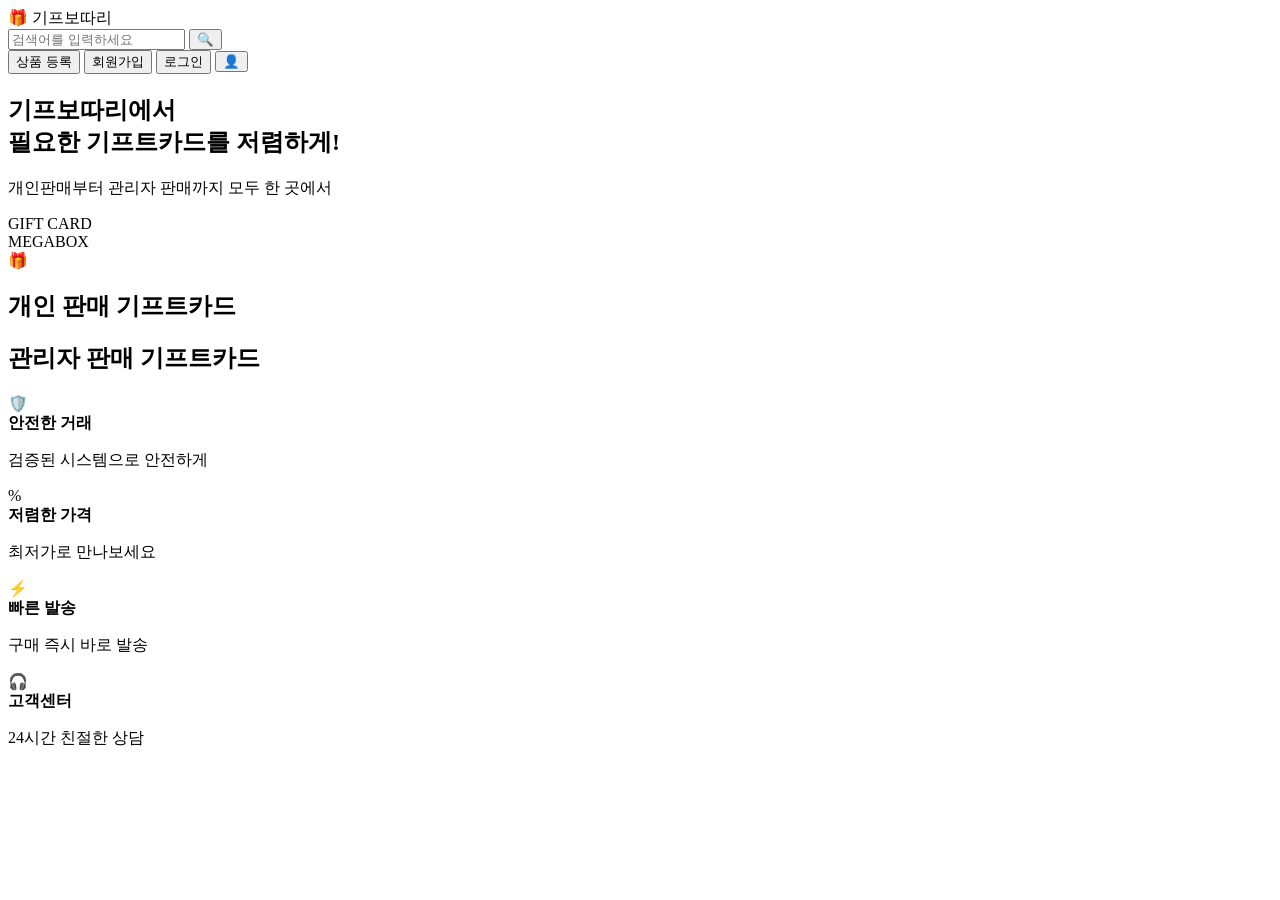
==== src/main/resources/static/index.html @ ef0df73f "feat: 메인 페이지 구현" ====
<!DOCTYPE html>
<html lang="ko">
<head>
    <meta charset="UTF-8">
    <title>기프보따리</title>
    <link rel="stylesheet" href="./css/style.css">
</head>
<body>

<header class="header">
    <div class="logo" onclick="location.href='/index.html'">
        <span class="logo-icon">🎁</span>
        <span>기프보따리</span>
    </div>

    <div class="search-box">
        <input id="mainSearchInput" type="text" placeholder="검색어를 입력하세요"
               onkeydown="handleMainSearchEnter(event)">
        <button onclick="moveMainSearchPage()">🔍</button>
    </div>

    <nav class="nav">
        <button onclick="goRegisterPage()">상품 등록</button>
        <button onclick="location.href='./signup.html'">회원가입</button>
        <button onclick="location.href='./login.html'">로그인</button>
        <button class="profile-btn" onclick="location.href='./mypage.html'">👤</button>
    </nav>
</header>

<main class="container">

    <section class="hero">
        <div class="hero-text">
            <h1>
                기프보따리에서<br>
                <span>필요한 기프트카드를 저렴하게!</span>
            </h1>
            <p>개인판매부터 관리자 판매까지 모두 한 곳에서</p>
        </div>

        <div class="hero-visual">
            <div class="gift-card card-blue">GIFT CARD</div>
            <div class="gift-card card-green">MEGABOX</div>
            <div class="gift-box">🎁</div>
        </div>

        <div class="hero-dots">
            <span class="active"></span>
            <span></span>
            <span></span>
        </div>
    </section>

    <section class="product-section">
        <h2>개인 판매 기프트카드</h2>

        <div class="product-grid" id="personalProductList"></div>
    </section>

    <section class="product-section">
        <h2>관리자 판매 기프트카드</h2>

        <div class="product-grid" id="adminProductList"></div>
    </section>

    <section class="benefit-section">
        <div class="benefit-card">
            <div class="benefit-icon">🛡️</div>
            <div>
                <strong>안전한 거래</strong>
                <p>검증된 시스템으로 안전하게</p>
            </div>
        </div>

        <div class="benefit-card">
            <div class="benefit-icon">%</div>
            <div>
                <strong>저렴한 가격</strong>
                <p>최저가로 만나보세요</p>
            </div>
        </div>

        <div class="benefit-card">
            <div class="benefit-icon">⚡</div>
            <div>
                <strong>빠른 발송</strong>
                <p>구매 즉시 바로 발송</p>
            </div>
        </div>

        <div class="benefit-card">
            <div class="benefit-icon">🎧</div>
            <div>
                <strong>고객센터</strong>
                <p>24시간 친절한 상담</p>
            </div>
        </div>
    </section>

</main>

<script src="./js/app.js"></script>
</body>
</html>
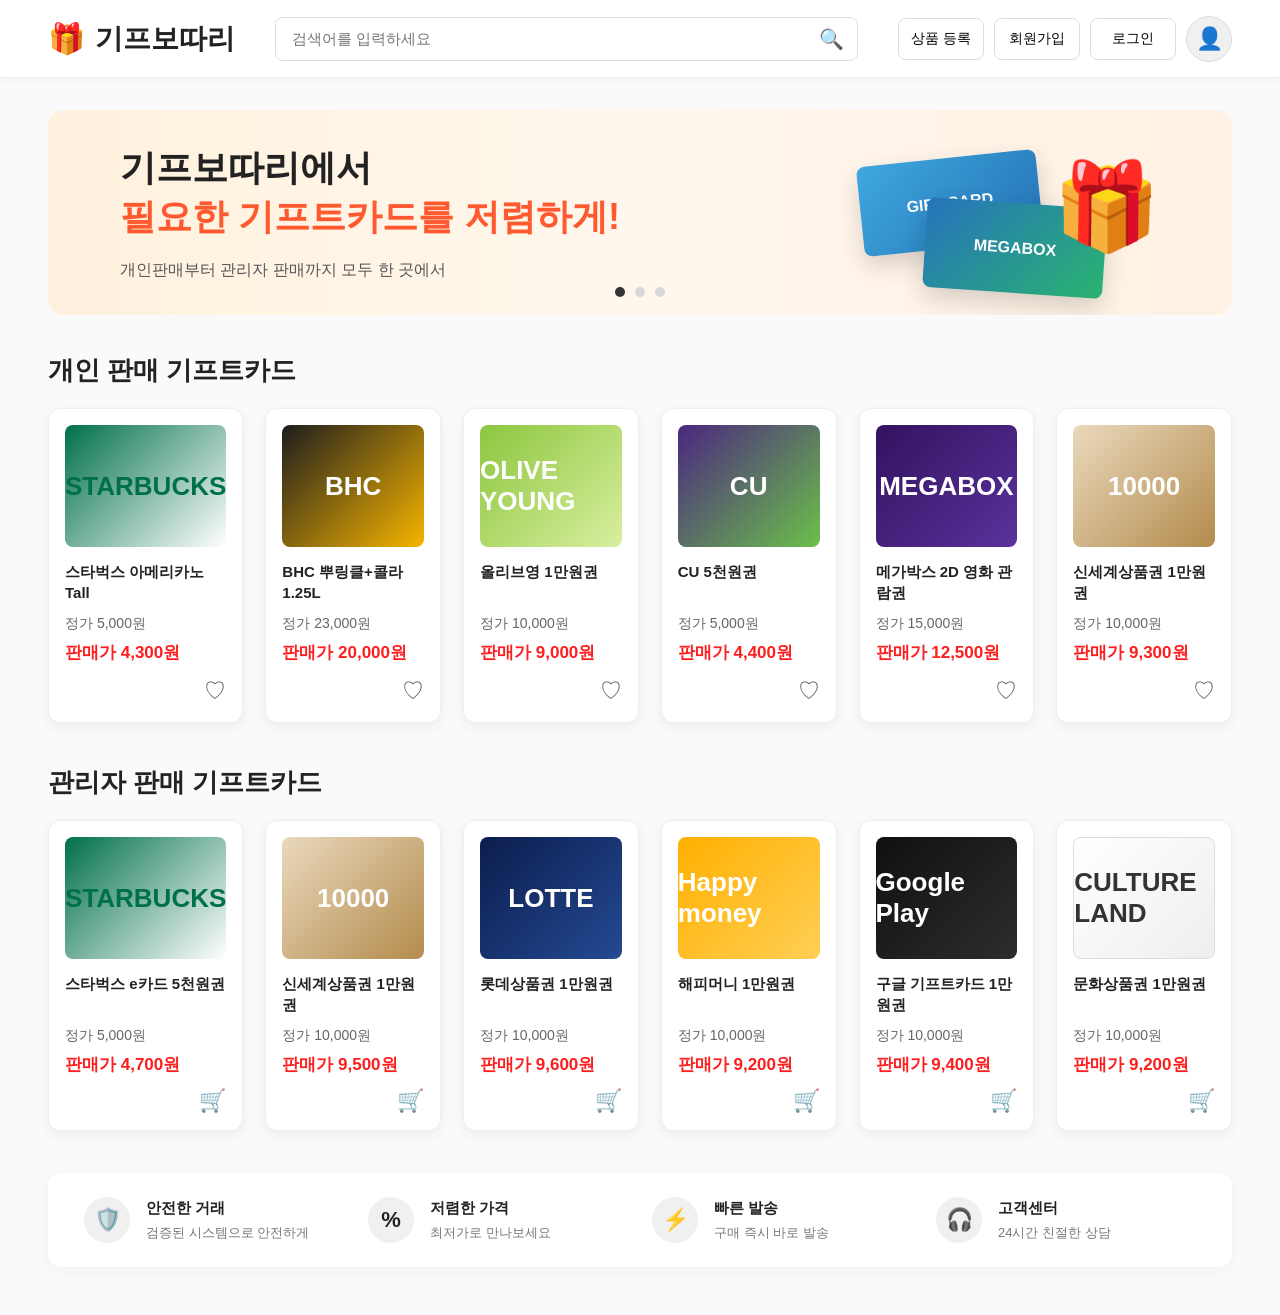
==== commit 21d73142: "refector: 프론트 수정" ====
--- a/src/main/resources/static/index.html
+++ b/src/main/resources/static/index.html
@@ -8,7 +8,7 @@
 <body>
 
 <header class="header">
-    <div class="logo" onclick="location.href='/index.html'">
+    <div class="logo" onclick="location.href='./index.html'">
         <span class="logo-icon">🎁</span>
         <span>기프보따리</span>
     </div>
@@ -24,6 +24,7 @@
         <button onclick="location.href='./signup.html'">회원가입</button>
         <button onclick="location.href='./login.html'">로그인</button>
         <button class="profile-btn" onclick="location.href='./mypage.html'">👤</button>
+        <button onclick="logout()">로그아웃</button>
     </nav>
 </header>
 
@@ -53,13 +54,11 @@
 
     <section class="product-section">
         <h2>개인 판매 기프트카드</h2>
-
         <div class="product-grid" id="personalProductList"></div>
     </section>
 
     <section class="product-section">
         <h2>관리자 판매 기프트카드</h2>
-
         <div class="product-grid" id="adminProductList"></div>
     </section>
 
@@ -101,4 +100,4 @@
 
 <script src="./js/app.js"></script>
 </body>
-</html>+</html>
--- a/src/main/resources/static/css/style.css
+++ b/src/main/resources/static/css/style.css
@@ -0,0 +1,2914 @@
+* {
+    box-sizing: border-box;
+}
+
+body {
+    margin: 0;
+    font-family: Arial, "Noto Sans KR", sans-serif;
+    background-color: #fafafa;
+    color: #222;
+}
+
+button {
+    cursor: pointer;
+    border: none;
+    background: none;
+    font-family: inherit;
+}
+
+.header {
+    height: 78px;
+    padding: 0 48px;
+    background: #ffffff;
+    display: flex;
+    align-items: center;
+    gap: 40px;
+    border-bottom: 1px solid #eeeeee;
+    box-shadow: 0 2px 10px rgba(0, 0, 0, 0.04);
+    position: sticky;
+    top: 0;
+    z-index: 10;
+}
+
+.logo {
+    display: flex;
+    align-items: center;
+    gap: 10px;
+    font-size: 28px;
+    font-weight: 800;
+    white-space: nowrap;
+    cursor: pointer;
+}
+
+.logo-icon {
+    font-size: 30px;
+}
+
+.search-box {
+    flex: 1;
+    max-width: 620px;
+    height: 44px;
+    border: 1px solid #dddddd;
+    border-radius: 8px;
+    display: flex;
+    align-items: center;
+    background: #ffffff;
+    overflow: hidden;
+}
+
+.search-box input {
+    flex: 1;
+    height: 100%;
+    border: none;
+    outline: none;
+    padding: 0 16px;
+    font-size: 15px;
+}
+
+.search-box button {
+    width: 52px;
+    height: 100%;
+    font-size: 20px;
+}
+
+.nav {
+    display: flex;
+    align-items: center;
+    gap: 10px;
+    margin-left: auto;
+}
+
+.nav button {
+    min-width: 86px;
+    height: 42px;
+    border: 1px solid #dddddd;
+    border-radius: 8px;
+    background: #ffffff;
+    font-size: 14px;
+}
+
+.nav button:hover {
+    background: #f7f7f7;
+}
+
+.profile-btn {
+    min-width: 46px !important;
+    width: 46px;
+    height: 46px !important;
+    border-radius: 50% !important;
+    font-size: 22px !important;
+    background: #f0f0f0 !important;
+}
+
+.container {
+    width: 100%;
+    max-width: 1320px;
+    margin: 0 auto;
+    padding: 32px 48px 48px;
+}
+
+.hero {
+    height: 205px;
+    background: linear-gradient(90deg, #fff1dd 0%, #fff7ed 48%, #fff1e4 100%);
+    border-radius: 16px;
+    display: flex;
+    align-items: center;
+    justify-content: space-between;
+    padding: 36px 72px;
+    position: relative;
+    overflow: hidden;
+    margin-bottom: 38px;
+}
+
+.hero-text h1 {
+    margin: 0 0 18px;
+    font-size: 36px;
+    line-height: 1.35;
+    font-weight: 800;
+}
+
+.hero-text h1 span {
+    color: #ff5a2f;
+}
+
+.hero-text p {
+    margin: 0;
+    color: #555;
+    font-size: 16px;
+}
+
+.hero-visual {
+    position: relative;
+    width: 370px;
+    height: 150px;
+}
+
+.gift-card {
+    position: absolute;
+    width: 180px;
+    height: 90px;
+    border-radius: 8px;
+    color: white;
+    font-weight: 700;
+    display: flex;
+    justify-content: center;
+    align-items: center;
+    box-shadow: 0 10px 25px rgba(0, 0, 0, 0.16);
+}
+
+.card-blue {
+    right: 120px;
+    top: 20px;
+    background: linear-gradient(135deg, #3fa7df, #2473b6);
+    transform: rotate(-6deg);
+}
+
+.card-green {
+    right: 55px;
+    top: 65px;
+    background: linear-gradient(135deg, #2673bd, #2ab36f);
+    transform: rotate(4deg);
+}
+
+.gift-box {
+    position: absolute;
+    right: 0;
+    top: 18px;
+    font-size: 86px;
+}
+
+.hero-dots {
+    position: absolute;
+    bottom: 18px;
+    left: 50%;
+    transform: translateX(-50%);
+    display: flex;
+    gap: 10px;
+}
+
+.hero-dots span {
+    width: 10px;
+    height: 10px;
+    background: #d8d8d8;
+    border-radius: 50%;
+}
+
+.hero-dots .active {
+    background: #333;
+}
+
+.product-section {
+    margin-bottom: 42px;
+}
+
+.product-section h2 {
+    margin: 0 0 20px;
+    font-size: 26px;
+    font-weight: 800;
+}
+
+.product-grid {
+    display: grid;
+    grid-template-columns: repeat(6, 1fr);
+    gap: 22px;
+}
+
+.product-card {
+    background: #ffffff;
+    border: 1px solid #eeeeee;
+    border-radius: 12px;
+    padding: 16px;
+    box-shadow: 0 4px 12px rgba(0, 0, 0, 0.06);
+    transition: 0.2s;
+}
+
+.product-card:hover {
+    transform: translateY(-4px);
+    box-shadow: 0 8px 22px rgba(0, 0, 0, 0.1);
+}
+
+.product-image {
+    height: 122px;
+    border-radius: 8px;
+    margin-bottom: 14px;
+    display: flex;
+    justify-content: center;
+    align-items: center;
+    font-size: 26px;
+    font-weight: 800;
+    color: white;
+    overflow: hidden;
+}
+
+.product-title {
+    margin: 0 0 12px;
+    font-size: 15px;
+    font-weight: 700;
+    line-height: 1.4;
+    min-height: 42px;
+}
+
+.origin-price {
+    margin: 0 0 8px;
+    color: #666666;
+    font-size: 14px;
+}
+
+.sale-price {
+    margin: 0;
+    color: #ff1e1e;
+    font-size: 17px;
+    font-weight: 800;
+}
+
+.card-footer {
+    margin-top: 12px;
+    display: flex;
+    justify-content: flex-end;
+    font-size: 22px;
+    color: #666;
+}
+
+.benefit-section {
+    margin-top: 34px;
+    background: #ffffff;
+    border-radius: 14px;
+    padding: 24px 36px;
+    display: grid;
+    grid-template-columns: repeat(4, 1fr);
+    gap: 24px;
+    box-shadow: 0 4px 16px rgba(0, 0, 0, 0.04);
+}
+
+.benefit-card {
+    display: flex;
+    align-items: center;
+    gap: 16px;
+}
+
+.benefit-icon {
+    width: 46px;
+    height: 46px;
+    border-radius: 50%;
+    background: #f0f0f0;
+    display: flex;
+    justify-content: center;
+    align-items: center;
+    font-weight: 800;
+    font-size: 22px;
+}
+
+.benefit-card strong {
+    font-size: 15px;
+}
+
+.benefit-card p {
+    margin: 6px 0 0;
+    font-size: 13px;
+    color: #777;
+}
+
+.bg-starbucks {
+    background: linear-gradient(135deg, #00704a 0%, #ffffff 100%);
+    color: #00704a;
+}
+
+.bg-bhc {
+    background: linear-gradient(135deg, #1d1d1d, #f7b500);
+}
+
+.bg-olive {
+    background: linear-gradient(135deg, #8cc63f, #d9ef9f);
+}
+
+.bg-cu {
+    background: linear-gradient(135deg, #4b2780, #6bc04a);
+}
+
+.bg-megabox {
+    background: linear-gradient(135deg, #34125f, #59329b);
+}
+
+.bg-money {
+    background: linear-gradient(135deg, #ead9bd, #b38b4c);
+}
+
+.bg-lotte {
+    background: linear-gradient(135deg, #0b1d4d, #244a93);
+}
+
+.bg-happy {
+    background: linear-gradient(135deg, #ffb000, #ffcf55);
+}
+
+.bg-google {
+    background: linear-gradient(135deg, #101010, #2d2d2d);
+}
+
+.bg-culture {
+    background: linear-gradient(135deg, #ffffff, #eeeeee);
+    color: #333;
+    border: 1px solid #ddd;
+}
+
+@media (max-width: 1100px) {
+    .product-grid {
+        grid-template-columns: repeat(4, 1fr);
+    }
+
+    .benefit-section {
+        grid-template-columns: repeat(2, 1fr);
+    }
+
+    .hero {
+        padding: 32px;
+    }
+}
+
+@media (max-width: 760px) {
+    .header {
+        height: auto;
+        padding: 16px;
+        flex-direction: column;
+        align-items: stretch;
+        gap: 14px;
+    }
+
+    .nav {
+        margin-left: 0;
+    }
+
+    .container {
+        padding: 20px;
+    }
+
+    .hero {
+        height: auto;
+        flex-direction: column;
+        align-items: flex-start;
+    }
+
+    .hero-visual {
+        margin-top: 24px;
+        width: 100%;
+    }
+
+    .product-grid {
+        grid-template-columns: repeat(2, 1fr);
+    }
+
+    .benefit-section {
+        grid-template-columns: 1fr;
+    }
+}
+
+/* ===============================
+   회원가입 페이지
+================================ */
+
+.signup-page {
+    min-height: 100vh;
+    background: linear-gradient(135deg, #fff7ed 0%, #ffffff 45%, #f8f8f8 100%);
+    display: flex;
+    justify-content: center;
+    align-items: center;
+    padding: 40px;
+}
+
+.signup-container {
+    width: 900px;
+    min-height: 520px;
+}
+
+.signup-box {
+    width: 100%;
+    min-height: 520px;
+    background: #ffffff;
+    border: 1px solid #eeeeee;
+    border-radius: 18px;
+    box-shadow: 0 12px 34px rgba(0, 0, 0, 0.08);
+    display: grid;
+    grid-template-columns: 320px 1fr;
+    overflow: hidden;
+}
+
+.signup-brand {
+    background: linear-gradient(180deg, #fff1dd 0%, #fff8ef 100%);
+    border-right: 1px solid #eeeeee;
+    display: flex;
+    flex-direction: column;
+    justify-content: center;
+    align-items: center;
+    gap: 14px;
+    text-align: center;
+}
+
+.brand-logo-box {
+    width: 120px;
+    height: 120px;
+    border: 2px solid #e2d3c5;
+    border-radius: 16px;
+    background: #ffffff;
+    display: flex;
+    justify-content: center;
+    align-items: center;
+    font-size: 52px;
+}
+
+.signup-brand h1 {
+    margin: 0;
+    font-size: 30px;
+    font-weight: 800;
+}
+
+.signup-brand p {
+    margin: 0;
+    color: #777;
+    font-size: 14px;
+}
+
+.signup-form-area {
+    padding: 58px 70px;
+    display: flex;
+    flex-direction: column;
+}
+
+.signup-form-area h2 {
+    margin: 0 0 34px;
+    text-align: center;
+    font-size: 26px;
+    font-weight: 800;
+}
+
+.form-row {
+    display: grid;
+    grid-template-columns: 120px 1fr;
+    align-items: center;
+    gap: 16px;
+    margin-bottom: 16px;
+}
+
+.form-row label {
+    font-size: 14px;
+    font-weight: 700;
+}
+
+.form-row input {
+    height: 42px;
+    border: 1px solid #dddddd;
+    border-radius: 8px;
+    padding: 0 14px;
+    font-size: 14px;
+    outline: none;
+}
+
+.form-row input:focus {
+    border-color: #ff7a45;
+    box-shadow: 0 0 0 3px rgba(255, 122, 69, 0.12);
+}
+
+.terms-check {
+    display: flex;
+    align-items: center;
+    gap: 8px;
+    margin: 8px 0 24px 136px;
+    font-size: 14px;
+    color: #444;
+}
+
+.terms-check input {
+    width: 16px;
+    height: 16px;
+}
+
+.signup-submit-btn {
+    width: 170px;
+    height: 46px;
+    margin: 0 auto;
+    border: none;
+    border-radius: 8px;
+    background: #ff6b35;
+    color: #ffffff;
+    font-size: 15px;
+    font-weight: 700;
+}
+
+.signup-submit-btn:hover {
+    background: #f05c25;
+}
+
+.login-guide {
+    margin-top: 20px;
+    text-align: center;
+    color: #777;
+    font-size: 14px;
+}
+
+.login-guide a {
+    color: #ff6b35;
+    font-weight: 700;
+    text-decoration: none;
+}
+
+.signup-complete-box {
+    width: 100%;
+    min-height: 520px;
+    background: #ffffff;
+    border: 1px solid #eeeeee;
+    border-radius: 18px;
+    box-shadow: 0 12px 34px rgba(0, 0, 0, 0.08);
+    display: flex;
+    flex-direction: column;
+    justify-content: center;
+    align-items: center;
+    gap: 18px;
+    text-align: center;
+}
+
+.complete-icon {
+    width: 120px;
+    height: 120px;
+    border: 3px solid #dddddd;
+    border-radius: 50%;
+    display: flex;
+    justify-content: center;
+    align-items: center;
+    font-size: 58px;
+    color: #ff6b35;
+    margin-bottom: 8px;
+}
+
+.signup-complete-box h2 {
+    margin: 0;
+    font-size: 24px;
+    font-weight: 800;
+}
+
+.signup-complete-box p {
+    margin: 0 0 12px;
+    color: #666;
+}
+
+.signup-complete-box button {
+    width: 180px;
+    height: 44px;
+    border: none;
+    border-radius: 8px;
+    background: #ff6b35;
+    color: #ffffff;
+    font-weight: 700;
+}
+
+.signup-complete-box .home-btn {
+    background: #ffffff;
+    color: #333333;
+    border: 1px solid #dddddd;
+}
+
+.hidden {
+    display: none !important;
+}
+
+@media (max-width: 760px) {
+    .signup-page {
+        padding: 20px;
+    }
+
+    .signup-container {
+        width: 100%;
+    }
+
+    .signup-box {
+        grid-template-columns: 1fr;
+    }
+
+    .signup-brand {
+        min-height: 220px;
+        border-right: none;
+        border-bottom: 1px solid #eeeeee;
+    }
+
+    .signup-form-area {
+        padding: 36px 24px;
+    }
+
+    .form-row {
+        grid-template-columns: 1fr;
+        gap: 8px;
+    }
+
+    .terms-check {
+        margin-left: 0;
+    }
+}
+
+/* ===============================
+   로그인 페이지
+================================ */
+
+.login-page {
+    min-height: 100vh;
+    background: linear-gradient(135deg, #fff7ed 0%, #ffffff 45%, #f8f8f8 100%);
+    display: flex;
+    justify-content: center;
+    align-items: center;
+    padding: 40px;
+}
+
+.login-container {
+    width: 900px;
+    min-height: 500px;
+}
+
+.login-box {
+    width: 100%;
+    min-height: 500px;
+    background: #ffffff;
+    border: 1px solid #eeeeee;
+    border-radius: 18px;
+    box-shadow: 0 12px 34px rgba(0, 0, 0, 0.08);
+    display: grid;
+    grid-template-columns: 320px 1fr;
+    overflow: hidden;
+}
+
+.login-brand {
+    background: linear-gradient(180deg, #fff1dd 0%, #fff8ef 100%);
+    border-right: 1px solid #eeeeee;
+    display: flex;
+    flex-direction: column;
+    justify-content: center;
+    align-items: center;
+    gap: 14px;
+    text-align: center;
+}
+
+.login-brand h1 {
+    margin: 0;
+    font-size: 30px;
+    font-weight: 800;
+}
+
+.login-brand p {
+    margin: 0;
+    color: #777;
+    font-size: 14px;
+}
+
+.login-form-area {
+    padding: 72px 70px;
+    display: flex;
+    flex-direction: column;
+}
+
+.login-form-area h2 {
+    margin: 0 0 40px;
+    text-align: center;
+    font-size: 26px;
+    font-weight: 800;
+}
+
+.login-submit-btn {
+    width: 170px;
+    height: 46px;
+    margin: 18px auto 0;
+    border: none;
+    border-radius: 8px;
+    background: #ff6b35;
+    color: #ffffff;
+    font-size: 15px;
+    font-weight: 700;
+}
+
+.login-submit-btn:hover {
+    background: #f05c25;
+}
+
+.signup-guide {
+    margin-top: 22px;
+    text-align: center;
+    color: #777;
+    font-size: 14px;
+}
+
+.signup-guide a {
+    color: #ff6b35;
+    font-weight: 700;
+    text-decoration: none;
+}
+
+.home-move-btn {
+    width: 170px;
+    height: 42px;
+    margin: 10px auto 0;
+    border: 1px solid #dddddd;
+    border-radius: 8px;
+    background: #ffffff;
+    color: #333333;
+    font-weight: 700;
+}
+
+.home-move-btn:hover {
+    background: #f7f7f7;
+}
+
+@media (max-width: 760px) {
+    .login-page {
+        padding: 20px;
+    }
+
+    .login-container {
+        width: 100%;
+    }
+
+    .login-box {
+        grid-template-columns: 1fr;
+    }
+
+    .login-brand {
+        min-height: 220px;
+        border-right: none;
+        border-bottom: 1px solid #eeeeee;
+    }
+
+    .login-form-area {
+        padding: 36px 24px;
+    }
+}
+
+/* ===============================
+   상품 등록 페이지
+================================ */
+
+.register-page {
+    min-height: calc(100vh - 78px);
+    background: #fafafa;
+    display: flex;
+    justify-content: center;
+    align-items: flex-start;
+    padding: 50px 24px;
+}
+
+.register-container {
+    width: 980px;
+    min-height: 620px;
+    background: #ffffff;
+    border: 1px solid #eeeeee;
+    border-radius: 18px;
+    box-shadow: 0 12px 34px rgba(0, 0, 0, 0.08);
+    display: grid;
+    grid-template-columns: 320px 1fr;
+    overflow: hidden;
+}
+
+.register-brand {
+    background: linear-gradient(180deg, #fff1dd 0%, #fff8ef 100%);
+    border-right: 1px solid #eeeeee;
+    display: flex;
+    flex-direction: column;
+    justify-content: center;
+    align-items: center;
+    gap: 14px;
+    text-align: center;
+}
+
+.register-logo-box {
+    width: 140px;
+    height: 140px;
+    border: 2px solid #e2d3c5;
+    border-radius: 16px;
+    background: #ffffff;
+    display: flex;
+    justify-content: center;
+    align-items: center;
+    font-size: 54px;
+    overflow: hidden;
+}
+
+.register-logo-box img {
+    width: 100%;
+    height: 100%;
+    object-fit: cover;
+}
+
+.register-brand h1 {
+    margin: 0;
+    font-size: 30px;
+    font-weight: 800;
+}
+
+.register-brand p {
+    margin: 0;
+    color: #777;
+    font-size: 14px;
+}
+
+.register-form-area {
+    padding: 54px 70px;
+}
+
+.register-form-area h2 {
+    margin: 0 0 34px;
+    text-align: center;
+    font-size: 26px;
+    font-weight: 800;
+}
+
+.register-form-row {
+    display: grid;
+    grid-template-columns: 140px 1fr;
+    align-items: center;
+    gap: 18px;
+    margin-bottom: 16px;
+}
+
+.register-form-row label {
+    font-size: 14px;
+    font-weight: 700;
+}
+
+.register-form-row input,
+.register-form-row textarea {
+    width: 100%;
+    border: 1px solid #dddddd;
+    border-radius: 8px;
+    padding: 0 14px;
+    font-size: 14px;
+    outline: none;
+}
+
+.register-form-row input {
+    height: 42px;
+}
+
+.register-form-row textarea {
+    height: 90px;
+    padding-top: 12px;
+    resize: none;
+}
+
+.register-form-row input:focus,
+.register-form-row textarea:focus {
+    border-color: #ff7a45;
+    box-shadow: 0 0 0 3px rgba(255, 122, 69, 0.12);
+}
+
+.register-button-area {
+    margin-top: 30px;
+    display: flex;
+    justify-content: center;
+    gap: 14px;
+}
+
+.file-upload-btn,
+.register-submit-btn {
+    width: 130px;
+    height: 44px;
+    border-radius: 8px;
+    font-weight: 700;
+    display: flex;
+    align-items: center;
+    justify-content: center;
+}
+
+.file-upload-btn {
+    border: 1px solid #dddddd;
+    background: #ffffff;
+    color: #333333;
+    cursor: pointer;
+}
+
+.file-upload-btn:hover {
+    background: #f7f7f7;
+}
+
+.register-submit-btn {
+    border: none;
+    background: #ff6b35;
+    color: #ffffff;
+}
+
+.register-submit-btn:hover {
+    background: #f05c25;
+}
+
+@media (max-width: 760px) {
+    .register-container {
+        width: 100%;
+        grid-template-columns: 1fr;
+    }
+
+    .register-brand {
+        min-height: 240px;
+        border-right: none;
+        border-bottom: 1px solid #eeeeee;
+    }
+
+    .register-form-area {
+        padding: 36px 24px;
+    }
+
+    .register-form-row {
+        grid-template-columns: 1fr;
+        gap: 8px;
+    }
+}
+
+/* ===============================
+   상품 상세 페이지
+================================ */
+
+.detail-page {
+    min-height: calc(100vh - 78px);
+    background: #fafafa;
+    padding: 50px 24px;
+}
+
+.detail-container {
+    max-width: 1100px;
+    margin: 0 auto;
+    background: #ffffff;
+    border-radius: 18px;
+    border: 1px solid #eeeeee;
+    box-shadow: 0 12px 34px rgba(0, 0, 0, 0.08);
+    display: grid;
+    grid-template-columns: 430px 1fr;
+    gap: 50px;
+    padding: 50px;
+}
+
+.detail-image {
+    height: 430px;
+    border-radius: 16px;
+    display: flex;
+    justify-content: center;
+    align-items: center;
+    font-size: 34px;
+    font-weight: 800;
+}
+
+.detail-info h1 {
+    margin: 18px 0 18px;
+    font-size: 32px;
+}
+
+.sale-badge {
+    display: inline-block;
+    background: #fff1dd;
+    color: #ff6b35;
+    padding: 7px 12px;
+    border-radius: 999px;
+    font-weight: 700;
+    font-size: 13px;
+}
+
+.detail-origin-price {
+    color: #777;
+    font-size: 16px;
+    margin: 0 0 8px;
+}
+
+.detail-sale-price {
+    color: #ff1e1e;
+    font-size: 28px;
+    font-weight: 800;
+    margin: 0 0 28px;
+}
+
+.detail-meta {
+    border-top: 1px solid #eeeeee;
+    border-bottom: 1px solid #eeeeee;
+    padding: 18px 0;
+    margin-bottom: 24px;
+}
+
+.detail-meta p {
+    margin: 8px 0;
+    color: #555;
+}
+
+.detail-meta strong {
+    display: inline-block;
+    width: 90px;
+    color: #222;
+}
+
+.detail-description {
+    background: #f8f8f8;
+    padding: 18px;
+    border-radius: 12px;
+    line-height: 1.6;
+    color: #555;
+    margin-bottom: 28px;
+}
+
+.detail-actions {
+    display: flex;
+    gap: 12px;
+}
+
+.chat-start-btn,
+.buy-btn {
+    height: 48px;
+    border-radius: 10px;
+    font-weight: 800;
+    font-size: 15px;
+}
+
+.chat-start-btn {
+    width: 160px;
+    background: #ffffff;
+    border: 1px solid #ff6b35;
+    color: #ff6b35;
+}
+
+.buy-btn {
+    width: 180px;
+    background: #ff6b35;
+    color: #ffffff;
+}
+
+/* ===============================
+   채팅 페이지
+================================ */
+
+.chat-page {
+    min-height: calc(100vh - 78px);
+    background: #fafafa;
+    padding: 34px 24px;
+}
+
+.chat-container {
+    max-width: 1180px;
+    height: 720px;
+    margin: 0 auto;
+    background: #ffffff;
+    border: 1px solid #eeeeee;
+    border-radius: 18px;
+    box-shadow: 0 12px 34px rgba(0, 0, 0, 0.08);
+    display: grid;
+    grid-template-columns: 310px 1fr;
+    overflow: hidden;
+}
+
+.chat-left-panel {
+    border-right: 1px solid #eeeeee;
+    background: #fffdf9;
+    display: flex;
+    flex-direction: column;
+}
+
+.chat-product-box {
+    padding: 22px;
+    border-bottom: 1px solid #eeeeee;
+}
+
+.chat-product-box h3,
+.chat-list-box h3 {
+    margin: 0 0 16px;
+    font-size: 17px;
+}
+
+.chat-product-image {
+    height: 130px;
+    border-radius: 12px;
+    margin-bottom: 14px;
+    display: flex;
+    justify-content: center;
+    align-items: center;
+    font-weight: 800;
+}
+
+.chat-product-box h4 {
+    margin: 0 0 8px;
+    font-size: 16px;
+}
+
+.chat-product-box p {
+    margin: 0 0 10px;
+    color: #ff1e1e;
+    font-weight: 800;
+}
+
+.status-selling {
+    display: inline-block;
+    padding: 5px 9px;
+    background: #e8f7ee;
+    color: #16834a;
+    border-radius: 999px;
+    font-size: 12px;
+    font-weight: 700;
+    margin-bottom: 14px;
+}
+
+.chat-product-box button {
+    width: 100%;
+    height: 38px;
+    border-radius: 8px;
+    border: 1px solid #dddddd;
+    background: #ffffff;
+    margin-top: 8px;
+    font-weight: 700;
+}
+
+.buy-small-btn {
+    background: #ff6b35 !important;
+    color: #ffffff;
+    border: none !important;
+}
+
+.chat-list-box {
+    flex: 1;
+    padding: 22px;
+    overflow-y: auto;
+}
+
+.chat-room-list {
+    display: flex;
+    flex-direction: column;
+    gap: 10px;
+}
+
+.chat-room-item {
+    display: grid;
+    grid-template-columns: 42px 1fr 24px;
+    gap: 10px;
+    align-items: center;
+    padding: 12px;
+    border-radius: 12px;
+    cursor: pointer;
+}
+
+.chat-room-item:hover,
+.chat-room-item.active {
+    background: #fff1dd;
+}
+
+.chat-room-item strong {
+    font-size: 14px;
+}
+
+.chat-room-item p {
+    margin: 4px 0 0;
+    font-size: 13px;
+    color: #777;
+}
+
+.chat-avatar {
+    width: 38px;
+    height: 38px;
+    border-radius: 50%;
+    background: #ffe4cf;
+    color: #ff6b35;
+    display: flex;
+    justify-content: center;
+    align-items: center;
+    font-weight: 800;
+}
+
+.chat-avatar.large {
+    width: 48px;
+    height: 48px;
+}
+
+.unread-count {
+    width: 22px;
+    height: 22px;
+    background: #ff6b35;
+    color: #ffffff;
+    font-size: 12px;
+    border-radius: 50%;
+    display: flex;
+    justify-content: center;
+    align-items: center;
+}
+
+.leave-chat-btn {
+    height: 44px;
+    margin: 18px 22px 22px;
+    border-radius: 8px;
+    background: #ffffff;
+    border: 1px solid #dddddd;
+    font-weight: 700;
+}
+
+.chat-main-panel {
+    display: flex;
+    flex-direction: column;
+    min-width: 0;
+}
+
+.chat-top {
+    height: 78px;
+    border-bottom: 1px solid #eeeeee;
+    display: flex;
+    align-items: center;
+    padding: 0 26px;
+}
+
+.chat-user-info {
+    display: flex;
+    align-items: center;
+    gap: 14px;
+}
+
+.chat-user-info h3 {
+    margin: 0;
+    font-size: 17px;
+}
+
+.chat-user-info p {
+    margin: 5px 0 0;
+    color: #16834a;
+    font-size: 13px;
+}
+
+.chat-message-list {
+    flex: 1;
+    padding: 28px;
+    background: #fbfbfb;
+    overflow-y: auto;
+}
+
+.message-row {
+    display: flex;
+    gap: 10px;
+    margin-bottom: 18px;
+}
+
+.message-row.me {
+    justify-content: flex-end;
+    align-items: flex-end;
+}
+
+.message-row.other {
+    justify-content: flex-start;
+    align-items: flex-start;
+}
+
+.message-bubble {
+    max-width: 420px;
+    padding: 13px 16px;
+    border-radius: 16px;
+    line-height: 1.5;
+    font-size: 14px;
+}
+
+.message-row.me .message-bubble {
+    background: #ff6b35;
+    color: #ffffff;
+    border-bottom-right-radius: 4px;
+}
+
+.message-row.other .message-bubble {
+    background: #ffffff;
+    border: 1px solid #eeeeee;
+    border-bottom-left-radius: 4px;
+}
+
+.message-time {
+    font-size: 12px;
+    color: #999999;
+    margin: 0 4px;
+}
+
+.chat-input-area {
+    height: 72px;
+    border-top: 1px solid #eeeeee;
+    display: flex;
+    gap: 10px;
+    padding: 14px 18px;
+    background: #ffffff;
+}
+
+.chat-input-area input {
+    flex: 1;
+    border: 1px solid #dddddd;
+    border-radius: 999px;
+    padding: 0 18px;
+    outline: none;
+}
+
+.chat-input-area input:focus {
+    border-color: #ff7a45;
+    box-shadow: 0 0 0 3px rgba(255, 122, 69, 0.12);
+}
+
+.chat-input-area button {
+    width: 88px;
+    border-radius: 999px;
+    background: #ff6b35;
+    color: #ffffff;
+    font-weight: 800;
+}
+
+@media (max-width: 900px) {
+    .detail-container {
+        grid-template-columns: 1fr;
+    }
+
+    .chat-container {
+        height: auto;
+        grid-template-columns: 1fr;
+    }
+
+    .chat-left-panel {
+        border-right: none;
+        border-bottom: 1px solid #eeeeee;
+    }
+
+    .chat-message-list {
+        min-height: 420px;
+    }
+}
+
+/* ===============================
+   마이페이지
+================================ */
+
+.mypage-wrap {
+    max-width: 1280px;
+    margin: 0 auto;
+    min-height: calc(100vh - 78px);
+    display: grid;
+    grid-template-columns: 260px 1fr;
+    gap: 28px;
+    padding: 36px 48px 60px;
+    background: #fafafa;
+}
+
+.mypage-sidebar {
+    background: #ffffff;
+    border: 1px solid #eeeeee;
+    border-radius: 18px;
+    box-shadow: 0 8px 24px rgba(0, 0, 0, 0.06);
+    padding: 24px;
+    height: fit-content;
+}
+
+.mypage-profile {
+    text-align: center;
+    padding-bottom: 22px;
+    border-bottom: 1px solid #eeeeee;
+}
+
+.profile-circle {
+    width: 78px;
+    height: 78px;
+    margin: 0 auto 14px;
+    border-radius: 50%;
+    background: #fff1dd;
+    color: #ff6b35;
+    display: flex;
+    justify-content: center;
+    align-items: center;
+    font-size: 34px;
+}
+
+.mypage-profile h3 {
+    margin: 0 0 6px;
+    font-size: 20px;
+}
+
+.mypage-profile p {
+    margin: 0;
+    color: #777777;
+    font-size: 13px;
+    word-break: break-all;
+}
+
+.mypage-menu {
+    margin-top: 22px;
+    display: flex;
+    flex-direction: column;
+    gap: 10px;
+}
+
+.mypage-menu button {
+    width: 100%;
+    height: 42px;
+    border-radius: 10px;
+    background: #ffffff;
+    border: 1px solid #eeeeee;
+    color: #333333;
+    font-weight: 700;
+    text-align: left;
+    padding: 0 16px;
+}
+
+.mypage-menu button:hover,
+.mypage-menu button.active {
+    background: #ff6b35;
+    color: #ffffff;
+    border-color: #ff6b35;
+}
+
+.mypage-main {
+    min-width: 0;
+}
+
+.mypage-title-box {
+    margin-bottom: 24px;
+}
+
+.mypage-title-box h1 {
+    margin: 0 0 8px;
+    font-size: 32px;
+    font-weight: 800;
+}
+
+.mypage-title-box p {
+    margin: 0;
+    color: #777777;
+}
+
+.my-info-card {
+    background: #ffffff;
+    border: 1px solid #eeeeee;
+    border-radius: 18px;
+    box-shadow: 0 8px 24px rgba(0, 0, 0, 0.06);
+    padding: 30px;
+    margin-bottom: 28px;
+}
+
+.card-header {
+    display: flex;
+    justify-content: space-between;
+    align-items: center;
+    margin-bottom: 26px;
+}
+
+.card-header h2 {
+    margin: 0;
+    font-size: 24px;
+}
+
+.role-badge {
+    padding: 8px 14px;
+    border-radius: 999px;
+    background: #fff1dd;
+    color: #ff6b35;
+    font-size: 13px;
+    font-weight: 800;
+}
+
+.info-grid {
+    display: grid;
+    grid-template-columns: repeat(2, 1fr);
+    gap: 18px;
+}
+
+.info-item {
+    border: 1px solid #eeeeee;
+    border-radius: 14px;
+    padding: 18px;
+    background: #fbfbfb;
+}
+
+.info-item span {
+    display: block;
+    color: #777777;
+    font-size: 13px;
+    margin-bottom: 8px;
+}
+
+.info-item strong {
+    font-size: 18px;
+}
+
+.info-item.point {
+    grid-column: 1 / -1;
+    background: linear-gradient(90deg, #fff1dd, #fff8ef);
+    border-color: #ffe1c2;
+}
+
+.info-item.point strong {
+    color: #ff6b35;
+    font-size: 24px;
+}
+
+.role-badge.admin {
+    background: #e8f0ff;
+    color: #2563eb;
+}
+
+.mypage-shortcuts {
+    display: grid;
+    grid-template-columns: repeat(3, 1fr);
+    gap: 18px;
+}
+
+.shortcut-card {
+    background: #ffffff;
+    border: 1px solid #eeeeee;
+    border-radius: 18px;
+    box-shadow: 0 8px 24px rgba(0, 0, 0, 0.06);
+    padding: 24px;
+    cursor: pointer;
+    transition: 0.2s;
+}
+
+.shortcut-card:hover {
+    transform: translateY(-4px);
+    box-shadow: 0 12px 30px rgba(0, 0, 0, 0.1);
+}
+
+.shortcut-icon {
+    width: 52px;
+    height: 52px;
+    border-radius: 50%;
+    background: #fff1dd;
+    display: flex;
+    justify-content: center;
+    align-items: center;
+    font-size: 26px;
+    margin-bottom: 16px;
+}
+
+.shortcut-card h3 {
+    margin: 0 0 8px;
+    font-size: 18px;
+}
+
+.shortcut-card p {
+    margin: 0;
+    color: #777777;
+    font-size: 14px;
+    line-height: 1.5;
+}
+
+@media (max-width: 900px) {
+    .mypage-wrap {
+        grid-template-columns: 1fr;
+        padding: 24px;
+    }
+
+    .info-grid {
+        grid-template-columns: 1fr;
+    }
+
+    .mypage-shortcuts {
+        grid-template-columns: 1fr;
+    }
+}
+
+/* ===============================
+   구매내역 페이지
+================================ */
+
+.purchase-filter-box {
+    background: #ffffff;
+    border: 1px solid #eeeeee;
+    border-radius: 16px;
+    padding: 18px;
+    display: flex;
+    gap: 10px;
+    margin-bottom: 24px;
+    box-shadow: 0 8px 24px rgba(0, 0, 0, 0.05);
+}
+
+.filter-btn {
+    height: 38px;
+    padding: 0 18px;
+    border-radius: 999px;
+    border: 1px solid #dddddd;
+    background: #ffffff;
+    font-weight: 700;
+    color: #555555;
+}
+
+.filter-btn:hover,
+.filter-btn.active {
+    background: #ff6b35;
+    border-color: #ff6b35;
+    color: #ffffff;
+}
+
+.purchase-list {
+    display: flex;
+    flex-direction: column;
+    gap: 18px;
+}
+
+.purchase-history-card {
+    background: #ffffff;
+    border: 1px solid #eeeeee;
+    border-radius: 18px;
+    box-shadow: 0 8px 24px rgba(0, 0, 0, 0.06);
+    padding: 24px;
+    display: grid;
+    grid-template-columns: 150px 1fr 180px;
+    gap: 24px;
+    align-items: center;
+}
+
+.purchase-image {
+    height: 130px;
+    border-radius: 14px;
+    display: flex;
+    justify-content: center;
+    align-items: center;
+    font-weight: 800;
+    color: #ffffff;
+    text-align: center;
+    padding: 12px;
+}
+
+.purchase-info h3 {
+    margin: 0 0 10px;
+    font-size: 21px;
+}
+
+.purchase-badges {
+    display: flex;
+    gap: 8px;
+    margin-bottom: 14px;
+}
+
+.purchase-badge {
+    display: inline-block;
+    padding: 5px 10px;
+    border-radius: 999px;
+    font-size: 12px;
+    font-weight: 800;
+}
+
+.purchase-badge.personal {
+    background: #fff1dd;
+    color: #ff6b35;
+}
+
+.purchase-badge.platform {
+    background: #e8f0ff;
+    color: #2563eb;
+}
+
+.purchase-badge.completed {
+    background: #e8f7ee;
+    color: #16834a;
+}
+
+.purchase-badge.pending {
+    background: #fff4d6;
+    color: #a86b00;
+}
+
+.purchase-detail-row {
+    margin: 6px 0;
+    color: #555555;
+    font-size: 14px;
+}
+
+.purchase-detail-row strong {
+    display: inline-block;
+    width: 90px;
+    color: #222222;
+}
+
+.purchase-pin-preview {
+    margin-top: 14px;
+    padding: 12px;
+    background: #fbfbfb;
+    border: 1px solid #eeeeee;
+    border-radius: 10px;
+    color: #444444;
+    font-weight: 700;
+}
+
+.purchase-actions {
+    display: flex;
+    flex-direction: column;
+    gap: 10px;
+}
+
+.purchase-actions button {
+    height: 42px;
+    border-radius: 10px;
+    font-weight: 800;
+}
+
+.pin-view-btn {
+    background: #ff6b35;
+    color: #ffffff;
+    border: none;
+}
+
+.product-view-btn,
+.refund-btn {
+    background: #ffffff;
+    border: 1px solid #dddddd;
+    color: #333333;
+}
+
+.product-view-btn:hover,
+.refund-btn:hover {
+    background: #f7f7f7;
+}
+
+.empty-purchase-box {
+    background: #ffffff;
+    border: 1px solid #eeeeee;
+    border-radius: 18px;
+    padding: 80px 20px;
+    text-align: center;
+    color: #777777;
+    box-shadow: 0 8px 24px rgba(0, 0, 0, 0.05);
+}
+
+.empty-purchase-box h3 {
+    color: #222222;
+}
+
+/* ===============================
+   핀번호 확인 모달
+================================ */
+
+.pin-modal-bg {
+    position: fixed;
+    inset: 0;
+    background: rgba(0, 0, 0, 0.45);
+    display: flex;
+    justify-content: center;
+    align-items: center;
+    z-index: 100;
+}
+
+.pin-modal {
+    width: 520px;
+    background: #ffffff;
+    border-radius: 18px;
+    padding: 34px;
+    position: relative;
+    box-shadow: 0 18px 50px rgba(0, 0, 0, 0.18);
+    text-align: center;
+}
+
+.pin-modal-close {
+    position: absolute;
+    right: 18px;
+    top: 14px;
+    font-size: 28px;
+    border: none;
+    background: none;
+    color: #666666;
+}
+
+.pin-modal h2 {
+    margin: 0 0 12px;
+    font-size: 26px;
+}
+
+.modal-product-name {
+    margin: 0 0 22px;
+    color: #666666;
+}
+
+.modal-pin-box {
+    height: 72px;
+    border: 1px solid #dddddd;
+    border-radius: 14px;
+    background: #fbfbfb;
+    display: flex;
+    justify-content: center;
+    align-items: center;
+    font-size: 22px;
+    font-weight: 800;
+    letter-spacing: 1px;
+    margin-bottom: 18px;
+}
+
+.modal-warning {
+    background: #fff1dd;
+    color: #8a4b1c;
+    border-radius: 12px;
+    padding: 16px;
+    line-height: 1.5;
+    font-size: 14px;
+    margin-bottom: 24px;
+}
+
+.modal-button-area {
+    display: flex;
+    justify-content: center;
+    gap: 10px;
+}
+
+.outline-btn,
+.orange-btn {
+    width: 130px;
+    height: 44px;
+    border-radius: 10px;
+    font-weight: 800;
+}
+
+.outline-btn {
+    background: #ffffff;
+    border: 1px solid #dddddd;
+    color: #333333;
+}
+
+.orange-btn {
+    background: #ff6b35;
+    color: #ffffff;
+    border: none;
+}
+
+.hidden {
+    display: none !important;
+}
+
+@media (max-width: 900px) {
+    .purchase-history-card {
+        grid-template-columns: 1fr;
+    }
+
+    .purchase-image {
+        height: 180px;
+    }
+
+    .purchase-actions {
+        flex-direction: row;
+        flex-wrap: wrap;
+    }
+
+    .purchase-actions button {
+        flex: 1;
+    }
+
+    .purchase-filter-box {
+        flex-wrap: wrap;
+    }
+}
+
+/* ===============================
+   판매내역 / 내가 판매한 상품
+================================ */
+
+.my-product-summary {
+    display: grid;
+    grid-template-columns: repeat(3, 1fr);
+    gap: 18px;
+    margin-bottom: 24px;
+}
+
+.summary-card {
+    background: #ffffff;
+    border: 1px solid #eeeeee;
+    border-radius: 16px;
+    padding: 22px;
+    box-shadow: 0 8px 24px rgba(0, 0, 0, 0.05);
+}
+
+.summary-card span {
+    display: block;
+    color: #777777;
+    font-size: 14px;
+    margin-bottom: 10px;
+}
+
+.summary-card strong {
+    font-size: 30px;
+    color: #ff6b35;
+}
+
+.my-product-list {
+    display: flex;
+    flex-direction: column;
+    gap: 18px;
+}
+
+.my-product-card {
+    background: #ffffff;
+    border: 1px solid #eeeeee;
+    border-radius: 18px;
+    box-shadow: 0 8px 24px rgba(0, 0, 0, 0.06);
+    padding: 24px;
+    display: grid;
+    grid-template-columns: 150px 1fr 190px;
+    gap: 24px;
+    align-items: center;
+}
+
+.my-product-image {
+    height: 130px;
+    border-radius: 14px;
+    display: flex;
+    justify-content: center;
+    align-items: center;
+    font-weight: 800;
+    color: #ffffff;
+    text-align: center;
+    padding: 12px;
+}
+
+.my-product-info h3 {
+    margin: 0 0 10px;
+    font-size: 21px;
+}
+
+.my-product-badges {
+    display: flex;
+    gap: 8px;
+    margin-bottom: 14px;
+}
+
+.my-product-badge {
+    display: inline-block;
+    padding: 5px 10px;
+    border-radius: 999px;
+    font-size: 12px;
+    font-weight: 800;
+}
+
+.my-product-badge.personal {
+    background: #fff1dd;
+    color: #ff6b35;
+}
+
+.my-product-badge.selling {
+    background: #e8f7ee;
+    color: #16834a;
+}
+
+.my-product-badge.pending {
+    background: #fff7d6;
+    color: #8a6100;
+}
+
+.my-product-badge.sold-out {
+    background: #eeeeee;
+    color: #555555;
+}
+
+.my-product-badge.expired {
+    background: #ffe8e8;
+    color: #d93d3d;
+}
+
+.my-product-detail-row {
+    margin: 6px 0;
+    color: #555555;
+    font-size: 14px;
+}
+
+.my-product-detail-row strong {
+    display: inline-block;
+    width: 90px;
+    color: #222222;
+}
+
+.my-product-pin-box {
+    margin-top: 14px;
+    padding: 12px;
+    background: #fbfbfb;
+    border: 1px solid #eeeeee;
+    border-radius: 10px;
+    color: #444444;
+    font-weight: 700;
+}
+
+.my-product-actions {
+    display: flex;
+    flex-direction: column;
+    gap: 10px;
+}
+
+.my-product-actions button {
+    height: 42px;
+    border-radius: 10px;
+    font-weight: 800;
+}
+
+.edit-product-btn {
+    background: #ff6b35;
+    color: #ffffff;
+    border: none;
+}
+
+.status-product-btn,
+.view-product-btn {
+    background: #ffffff;
+    border: 1px solid #dddddd;
+    color: #333333;
+}
+
+.delete-product-btn {
+    background: #ffffff;
+    border: 1px solid #ffb3b3;
+    color: #d93d3d;
+}
+
+.status-product-btn:hover,
+.view-product-btn:hover,
+.delete-product-btn:hover {
+    background: #f7f7f7;
+}
+
+.empty-my-product-box {
+    background: #ffffff;
+    border: 1px solid #eeeeee;
+    border-radius: 18px;
+    padding: 80px 20px;
+    text-align: center;
+    color: #777777;
+    box-shadow: 0 8px 24px rgba(0, 0, 0, 0.05);
+}
+
+.empty-my-product-box h3 {
+    color: #222222;
+}
+
+.empty-my-product-box button {
+    margin-top: 16px;
+    width: 160px;
+    height: 44px;
+    border-radius: 10px;
+    background: #ff6b35;
+    color: #ffffff;
+    font-weight: 800;
+}
+
+.status-select-box {
+    display: flex;
+    gap: 10px;
+    justify-content: center;
+    margin: 24px 0;
+}
+
+.status-select-box button {
+    width: 110px;
+    height: 42px;
+    border-radius: 10px;
+    border: 1px solid #dddddd;
+    background: #ffffff;
+    font-weight: 800;
+}
+
+.status-select-box button:hover {
+    background: #ff6b35;
+    color: #ffffff;
+    border-color: #ff6b35;
+}
+
+@media (max-width: 900px) {
+    .my-product-summary {
+        grid-template-columns: 1fr;
+    }
+
+    .my-product-card {
+        grid-template-columns: 1fr;
+    }
+
+    .my-product-image {
+        height: 180px;
+    }
+
+    .my-product-actions {
+        flex-direction: row;
+        flex-wrap: wrap;
+    }
+
+    .my-product-actions button {
+        flex: 1;
+    }
+}
+
+/* ===============================
+   상품 수정 페이지
+================================ */
+
+.edit-page {
+    min-height: calc(100vh - 78px);
+    background: #fafafa;
+    padding: 50px 24px;
+}
+
+.edit-container {
+    max-width: 1050px;
+    margin: 0 auto;
+    background: #ffffff;
+    border: 1px solid #eeeeee;
+    border-radius: 18px;
+    box-shadow: 0 12px 34px rgba(0, 0, 0, 0.08);
+    display: grid;
+    grid-template-columns: 320px 1fr;
+    overflow: hidden;
+}
+
+.edit-left {
+    background: linear-gradient(180deg, #fff1dd 0%, #fff8ef 100%);
+    border-right: 1px solid #eeeeee;
+    padding: 54px 32px;
+    display: flex;
+    flex-direction: column;
+    align-items: center;
+}
+
+.edit-image-preview {
+    width: 210px;
+    height: 210px;
+    border-radius: 18px;
+    border: 2px solid #e2d3c5;
+    background: #ffffff;
+    display: flex;
+    justify-content: center;
+    align-items: center;
+    font-size: 64px;
+    font-weight: 800;
+    overflow: hidden;
+    margin-bottom: 18px;
+}
+
+.edit-image-preview img {
+    width: 100%;
+    height: 100%;
+    object-fit: cover;
+}
+
+.edit-file-btn {
+    width: 160px;
+    height: 44px;
+    border-radius: 10px;
+    border: 1px solid #dddddd;
+    background: #ffffff;
+    display: flex;
+    justify-content: center;
+    align-items: center;
+    font-weight: 800;
+    cursor: pointer;
+}
+
+.edit-file-btn:hover {
+    background: #f7f7f7;
+}
+
+.edit-notice {
+    width: 100%;
+    margin-top: 30px;
+    background: #ffffff;
+    border: 1px solid #eeeeee;
+    border-radius: 14px;
+    padding: 18px;
+}
+
+.edit-notice strong {
+    display: block;
+    margin-bottom: 8px;
+    color: #ff6b35;
+}
+
+.edit-notice p {
+    margin: 0;
+    color: #666666;
+    font-size: 14px;
+    line-height: 1.5;
+}
+
+.edit-form-area {
+    padding: 52px 70px;
+}
+
+.edit-form-area h1 {
+    margin: 0 0 8px;
+    font-size: 30px;
+    font-weight: 800;
+}
+
+.edit-subtitle {
+    margin: 0 0 34px;
+    color: #777777;
+}
+
+.edit-form-row {
+    display: grid;
+    grid-template-columns: 130px 1fr;
+    align-items: center;
+    gap: 18px;
+    margin-bottom: 16px;
+}
+
+.edit-form-row label {
+    font-size: 14px;
+    font-weight: 800;
+}
+
+.edit-form-row input,
+.edit-form-row select,
+.edit-form-row textarea {
+    width: 100%;
+    border: 1px solid #dddddd;
+    border-radius: 8px;
+    padding: 0 14px;
+    font-size: 14px;
+    outline: none;
+    background: #ffffff;
+}
+
+.edit-form-row input,
+.edit-form-row select {
+    height: 42px;
+}
+
+.edit-form-row textarea {
+    height: 110px;
+    padding-top: 12px;
+    resize: none;
+}
+
+.edit-form-row input:focus,
+.edit-form-row select:focus,
+.edit-form-row textarea:focus {
+    border-color: #ff7a45;
+    box-shadow: 0 0 0 3px rgba(255, 122, 69, 0.12);
+}
+
+.edit-button-area {
+    margin-top: 32px;
+    display: flex;
+    justify-content: flex-end;
+    gap: 10px;
+}
+
+.edit-button-area button {
+    width: 120px;
+    height: 44px;
+    border-radius: 10px;
+    font-weight: 800;
+}
+
+.edit-cancel-btn {
+    background: #ffffff;
+    border: 1px solid #dddddd;
+    color: #333333;
+}
+
+.edit-delete-btn {
+    background: #ffffff;
+    border: 1px solid #ffb3b3;
+    color: #d93d3d;
+}
+
+.edit-submit-btn {
+    background: #ff6b35;
+    color: #ffffff;
+    border: none;
+}
+
+.edit-cancel-btn:hover,
+.edit-delete-btn:hover {
+    background: #f7f7f7;
+}
+
+.edit-submit-btn:hover {
+    background: #f05c25;
+}
+
+@media (max-width: 900px) {
+    .edit-container {
+        grid-template-columns: 1fr;
+    }
+
+    .edit-left {
+        border-right: none;
+        border-bottom: 1px solid #eeeeee;
+    }
+
+    .edit-form-area {
+        padding: 36px 24px;
+    }
+
+    .edit-form-row {
+        grid-template-columns: 1fr;
+        gap: 8px;
+    }
+
+    .edit-button-area {
+        flex-direction: column;
+    }
+
+    .edit-button-area button {
+        width: 100%;
+    }
+}
+
+/* ===============================
+   검색 결과 페이지
+================================ */
+
+.search-page {
+    max-width: 1280px;
+    margin: 0 auto;
+    min-height: calc(100vh - 78px);
+    padding: 38px 48px 70px;
+    background: #fafafa;
+}
+
+.search-title-box {
+    margin-bottom: 26px;
+}
+
+.search-title-box h1 {
+    margin: 0 0 10px;
+    font-size: 32px;
+    font-weight: 800;
+}
+
+.search-title-box p {
+    margin: 0;
+    color: #666666;
+    font-size: 16px;
+}
+
+.search-title-box strong {
+    color: #ff6b35;
+}
+
+.popular-keyword-box {
+    background: #ffffff;
+    border: 1px solid #eeeeee;
+    border-radius: 16px;
+    padding: 22px;
+    margin-bottom: 22px;
+    box-shadow: 0 8px 24px rgba(0, 0, 0, 0.05);
+}
+
+.popular-keyword-box h2 {
+    margin: 0 0 16px;
+    font-size: 20px;
+}
+
+.popular-keyword-list {
+    display: flex;
+    flex-wrap: wrap;
+    gap: 10px;
+}
+
+.popular-keyword {
+    height: 36px;
+    padding: 0 16px;
+    border-radius: 999px;
+    border: 1px solid #dddddd;
+    background: #ffffff;
+    color: #444444;
+    font-weight: 700;
+}
+
+.popular-keyword:hover {
+    background: #fff1dd;
+    color: #ff6b35;
+    border-color: #ffb37f;
+}
+
+.search-filter-box {
+    background: #ffffff;
+    border: 1px solid #eeeeee;
+    border-radius: 16px;
+    padding: 18px;
+    display: flex;
+    align-items: center;
+    gap: 10px;
+    margin-bottom: 18px;
+    box-shadow: 0 8px 24px rgba(0, 0, 0, 0.05);
+}
+
+.search-filter-box select {
+    margin-left: auto;
+    width: 140px;
+    height: 38px;
+    border: 1px solid #dddddd;
+    border-radius: 8px;
+    padding: 0 10px;
+    outline: none;
+    background: #ffffff;
+    font-weight: 700;
+}
+
+.search-result-info {
+    margin: 0 0 18px;
+    color: #555555;
+    font-weight: 700;
+}
+
+.search-product-grid {
+    display: grid;
+    grid-template-columns: repeat(5, 1fr);
+    gap: 22px;
+}
+
+.search-product-card {
+    background: #ffffff;
+    border: 1px solid #eeeeee;
+    border-radius: 14px;
+    padding: 16px;
+    box-shadow: 0 6px 18px rgba(0, 0, 0, 0.06);
+    cursor: pointer;
+    transition: 0.2s;
+}
+
+.search-product-card:hover {
+    transform: translateY(-4px);
+    box-shadow: 0 10px 26px rgba(0, 0, 0, 0.1);
+}
+
+.search-product-image {
+    height: 140px;
+    border-radius: 10px;
+    margin-bottom: 14px;
+    display: flex;
+    justify-content: center;
+    align-items: center;
+    font-weight: 800;
+    color: #ffffff;
+    text-align: center;
+    padding: 12px;
+}
+
+.search-product-type {
+    display: inline-block;
+    padding: 5px 9px;
+    border-radius: 999px;
+    font-size: 12px;
+    font-weight: 800;
+    margin-bottom: 10px;
+}
+
+.search-product-type.personal {
+    background: #fff1dd;
+    color: #ff6b35;
+}
+
+.search-product-type.platform {
+    background: #e8f0ff;
+    color: #2563eb;
+}
+
+.search-product-card h3 {
+    margin: 0 0 12px;
+    font-size: 16px;
+    line-height: 1.4;
+    min-height: 44px;
+}
+
+.search-origin-price {
+    margin: 0 0 7px;
+    color: #777777;
+    font-size: 14px;
+}
+
+.search-sale-price {
+    margin: 0 0 10px;
+    color: #ff1e1e;
+    font-size: 18px;
+    font-weight: 800;
+}
+
+.search-product-meta {
+    display: flex;
+    justify-content: space-between;
+    color: #777777;
+    font-size: 13px;
+}
+
+.empty-search-box {
+    grid-column: 1 / -1;
+    background: #ffffff;
+    border: 1px solid #eeeeee;
+    border-radius: 18px;
+    padding: 90px 20px;
+    text-align: center;
+    color: #777777;
+    box-shadow: 0 8px 24px rgba(0, 0, 0, 0.05);
+}
+
+.empty-search-box h3 {
+    margin: 0 0 10px;
+    color: #222222;
+    font-size: 22px;
+}
+
+@media (max-width: 1100px) {
+    .search-product-grid {
+        grid-template-columns: repeat(3, 1fr);
+    }
+}
+
+@media (max-width: 760px) {
+    .search-page {
+        padding: 24px;
+    }
+
+    .search-product-grid {
+        grid-template-columns: repeat(2, 1fr);
+    }
+
+    .search-filter-box {
+        flex-wrap: wrap;
+    }
+
+    .search-filter-box select {
+        width: 100%;
+        margin-left: 0;
+    }
+}
+
+/* ===============================
+   결제 모달
+================================ */
+
+.payment-modal-bg {
+    position: fixed;
+    inset: 0;
+    background: rgba(0, 0, 0, 0.48);
+    display: flex;
+    justify-content: center;
+    align-items: center;
+    z-index: 200;
+}
+
+.payment-modal {
+    width: 560px;
+    max-height: 90vh;
+    overflow-y: auto;
+    background: #ffffff;
+    border-radius: 18px;
+    padding: 34px;
+    position: relative;
+    box-shadow: 0 18px 50px rgba(0, 0, 0, 0.2);
+}
+
+.payment-modal-close {
+    position: absolute;
+    top: 14px;
+    right: 18px;
+    border: none;
+    background: none;
+    font-size: 30px;
+    color: #666666;
+}
+
+.payment-modal h2 {
+    margin: 0 0 8px;
+    font-size: 28px;
+    font-weight: 800;
+    text-align: center;
+}
+
+.payment-subtitle {
+    margin: 0 0 24px;
+    color: #777777;
+    text-align: center;
+}
+
+.payment-product-box {
+    display: grid;
+    grid-template-columns: 130px 1fr;
+    gap: 18px;
+    padding: 18px;
+    border: 1px solid #eeeeee;
+    border-radius: 16px;
+    background: #fbfbfb;
+    margin-bottom: 22px;
+}
+
+.payment-product-image {
+    height: 120px;
+    border-radius: 12px;
+    display: flex;
+    justify-content: center;
+    align-items: center;
+    font-weight: 800;
+    color: #ffffff;
+    text-align: center;
+    padding: 10px;
+}
+
+.payment-product-info h3 {
+    margin: 10px 0 10px;
+    font-size: 18px;
+}
+
+.payment-product-info p {
+    margin: 0 0 8px;
+    color: #777777;
+}
+
+.payment-product-info strong {
+    color: #ff1e1e;
+    font-size: 20px;
+}
+
+.payment-type-badge {
+    display: inline-block;
+    padding: 5px 10px;
+    border-radius: 999px;
+    font-size: 12px;
+    font-weight: 800;
+}
+
+.payment-type-badge.personal {
+    background: #fff1dd;
+    color: #ff6b35;
+}
+
+.payment-type-badge.platform {
+    background: #e8f0ff;
+    color: #2563eb;
+}
+
+.payment-price-box {
+    border: 1px solid #eeeeee;
+    border-radius: 16px;
+    padding: 20px;
+    margin-bottom: 18px;
+}
+
+.payment-price-row,
+.payment-total-row {
+    display: flex;
+    justify-content: space-between;
+    align-items: center;
+    margin-bottom: 14px;
+    color: #444444;
+}
+
+.payment-price-row strong {
+    font-size: 16px;
+}
+
+.payment-point-row {
+    margin: 16px 0;
+}
+
+.payment-point-row label {
+    display: block;
+    font-weight: 800;
+    margin-bottom: 8px;
+}
+
+.payment-point-row div {
+    display: flex;
+    gap: 8px;
+}
+
+.payment-point-row input {
+    flex: 1;
+    height: 42px;
+    border: 1px solid #dddddd;
+    border-radius: 8px;
+    padding: 0 12px;
+    outline: none;
+}
+
+.payment-point-row input:focus {
+    border-color: #ff7a45;
+    box-shadow: 0 0 0 3px rgba(255, 122, 69, 0.12);
+}
+
+.payment-point-row button {
+    width: 92px;
+    height: 42px;
+    border-radius: 8px;
+    background: #ffffff;
+    border: 1px solid #dddddd;
+    font-weight: 800;
+}
+
+.payment-total-row {
+    border-top: 1px solid #eeeeee;
+    padding-top: 16px;
+    margin-bottom: 0;
+}
+
+.payment-total-row strong {
+    color: #ff6b35;
+    font-size: 24px;
+}
+
+.payment-agree {
+    display: flex;
+    align-items: center;
+    gap: 8px;
+    margin-bottom: 14px;
+    font-size: 14px;
+    color: #444444;
+}
+
+.payment-agree input {
+    width: 16px;
+    height: 16px;
+}
+
+.payment-warning {
+    background: #fff1dd;
+    color: #8a4b1c;
+    border-radius: 12px;
+    padding: 14px;
+    font-size: 14px;
+    line-height: 1.5;
+    margin-bottom: 22px;
+}
+
+.payment-button-area {
+    display: flex;
+    justify-content: flex-end;
+    gap: 10px;
+}
+
+.payment-button-area button {
+    width: 130px;
+    height: 44px;
+    border-radius: 10px;
+    font-weight: 800;
+}
+
+.payment-cancel-btn {
+    background: #ffffff;
+    border: 1px solid #dddddd;
+    color: #333333;
+}
+
+.payment-submit-btn {
+    background: #ff6b35;
+    color: #ffffff;
+    border: none;
+}
+
+.payment-cancel-btn:hover {
+    background: #f7f7f7;
+}
+
+.payment-submit-btn:hover {
+    background: #f05c25;
+}
+
+@media (max-width: 640px) {
+    .payment-modal {
+        width: calc(100% - 32px);
+        padding: 28px 22px;
+    }
+
+    .payment-product-box {
+        grid-template-columns: 1fr;
+    }
+
+    .payment-button-area {
+        flex-direction: column;
+    }
+
+    .payment-button-area button {
+        width: 100%;
+    }
+}
+
+/* ===============================
+   환불 요청 모달
+================================ */
+
+.refund-modal-bg {
+    position: fixed;
+    inset: 0;
+    background: rgba(0, 0, 0, 0.45);
+    display: flex;
+    justify-content: center;
+    align-items: center;
+    z-index: 120;
+}
+
+.refund-modal {
+    width: 540px;
+    background: #ffffff;
+    border-radius: 18px;
+    padding: 34px;
+    position: relative;
+    box-shadow: 0 18px 50px rgba(0, 0, 0, 0.18);
+}
+
+.refund-modal-close {
+    position: absolute;
+    right: 18px;
+    top: 14px;
+    font-size: 28px;
+    border: none;
+    background: none;
+    color: #666666;
+}
+
+.refund-modal h2 {
+    margin: 0 0 12px;
+    font-size: 26px;
+    font-weight: 800;
+    text-align: center;
+}
+
+.refund-info-box {
+    border: 1px solid #eeeeee;
+    border-radius: 14px;
+    padding: 18px;
+    background: #fbfbfb;
+    margin-bottom: 22px;
+}
+
+.refund-info-box div {
+    display: flex;
+    justify-content: space-between;
+    margin-bottom: 12px;
+}
+
+.refund-info-box div:last-child {
+    margin-bottom: 0;
+}
+
+.refund-info-box span {
+    color: #666666;
+}
+
+.refund-info-box strong {
+    color: #222222;
+}
+
+.refund-form-row {
+    margin-bottom: 16px;
+}
+
+.refund-form-row label {
+    display: block;
+    font-weight: 800;
+    margin-bottom: 8px;
+}
+
+.refund-form-row select,
+.refund-form-row textarea {
+    width: 100%;
+    border: 1px solid #dddddd;
+    border-radius: 10px;
+    padding: 0 14px;
+    font-size: 14px;
+    outline: none;
+    background: #ffffff;
+}
+
+.refund-form-row select {
+    height: 42px;
+}
+
+.refund-form-row textarea {
+    height: 110px;
+    padding-top: 12px;
+    resize: none;
+}
+
+.refund-form-row select:focus,
+.refund-form-row textarea:focus {
+    border-color: #ff7a45;
+    box-shadow: 0 0 0 3px rgba(255, 122, 69, 0.12);
+}
+
+.refund-warning {
+    background: #fff1dd;
+    color: #8a4b1c;
+    border-radius: 12px;
+    padding: 14px;
+    line-height: 1.5;
+    font-size: 14px;
+    margin-bottom: 24px;
+}
